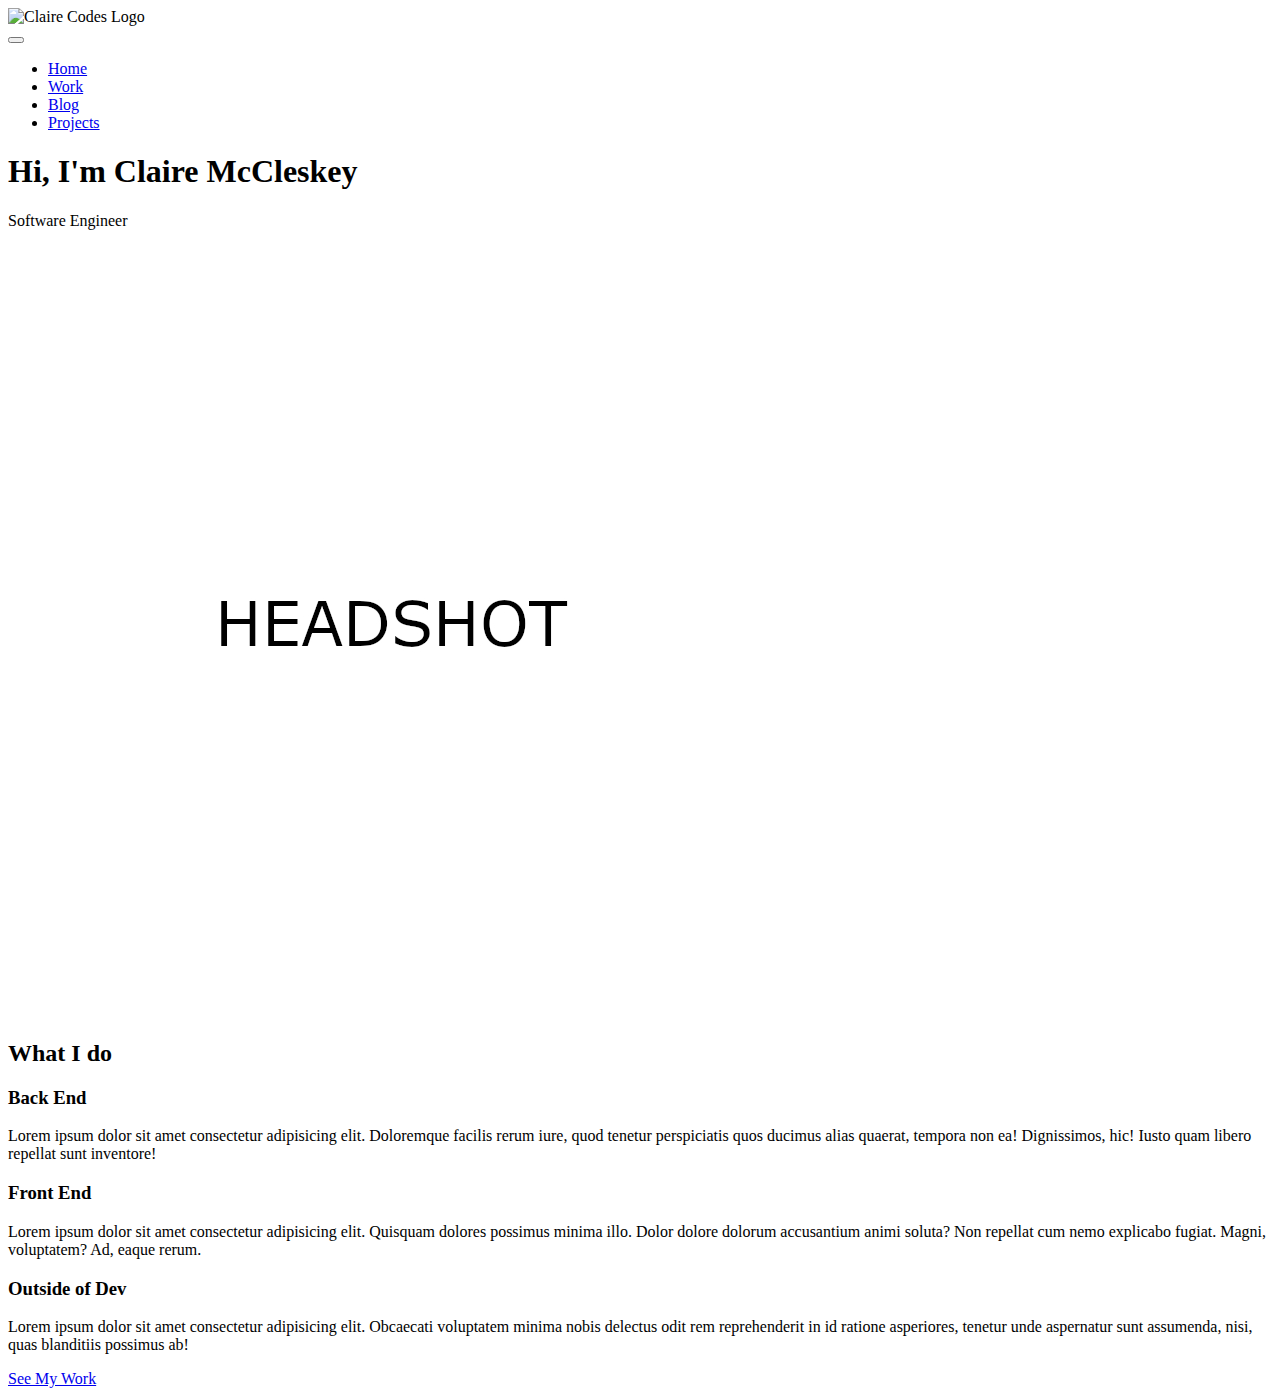
==== index.html @ 9e662fee "intro and services skeleton" ====
<!DOCTYPE html>
<html lang="en">
<head>
    <meta charset="UTF-8">
    <meta http-equiv="X-UA-Compatible" content="IE=edge">
    <meta name="viewport" content="width=device-width, initial-scale=1.0">

    <link rel="stylesheet" href="https://cdnjs.cloudflare.com/ajax/libs/normalize/7.0.0/normalize.min.css">
    <link rel="stylesheet" href="https://cdnjs.cloudflare.com/ajax/libs/font-awesome/5.11.2/css/all.css" integrity="sha256-46qynGAkLSFpVbEBog43gvNhfrOj+BmwXdxFgVK/Kvc=" crossorigin="anonymous" />  

    <title>Claire Codes</title>
</head>
<body>
    <header>
        <div class="logo">
            <img src ="img/logo.png" alt="Claire Codes Logo" />
        </div>

        <button class="nav-toggle" aria-label="toggle navigation">
            <span class="hambuger"></span>
        </button>

        <nav class="nav">
            <ul class="nav_list">
                <li class="nav_item"><a href="#home" class="nav_link">Home</a></li>
                <li class="nav_item"><a href="#services" class="nav_link">Work</a></li>
                <li class="nav_item"><a href="https://claire-codes.medium.com/" class="nav_link">Blog</a></li>
                <li class="nav_item"><a href="portfolio" class="nav_link">Projects</a></li>
            </ul>
        </nav>
    </header>

    <!--Intro Section-->

    <section class="intro" id="home">
        <h1 class="section_title section_title-intro">Hi, I'm <strong>Claire McCleskey</strong></h1>
        <p class="section_subtitle section_subtitle-intro">Software Engineer</p>
        <img src="img/headshot.jpg" alt="headshot" />
    </section>

   <!-- My services -->
   <section class="my-services" id="services">
    <h2 class="section__title section__title--services">What I do</h2>
    <div class="services">
        <div class="service">
            <h3>Back End</h3>
            <p>Lorem ipsum dolor sit amet consectetur adipisicing elit. Doloremque facilis rerum iure, quod tenetur perspiciatis quos ducimus alias quaerat, tempora non ea! Dignissimos, hic! Iusto quam libero repellat sunt inventore!</p>
        </div> <!-- end back end div -->
        
        <div class="service">
            <h3>Front End</h3>
            <p>Lorem ipsum dolor sit amet consectetur adipisicing elit. Quisquam dolores possimus minima illo. Dolor dolore dolorum accusantium animi soluta? Non repellat cum nemo explicabo fugiat. Magni, voluptatem? Ad, eaque rerum.</p>
        </div> <!-- end front end div -->
        
        <div class="service">
            <h3>Outside of Dev</h3>
            <p>Lorem ipsum dolor sit amet consectetur adipisicing elit. Obcaecati voluptatem minima nobis delectus odit rem reprehenderit in id ratione asperiores, tenetur unde aspernatur sunt assumenda, nisi, quas blanditiis possimus ab!</p>
        </div> <!-- / end outside of dev div -->
    </div> <!-- end services -->
    
    <a href="#portfolio" class="btn">See My Work</a>
</section>

</body>
</html>
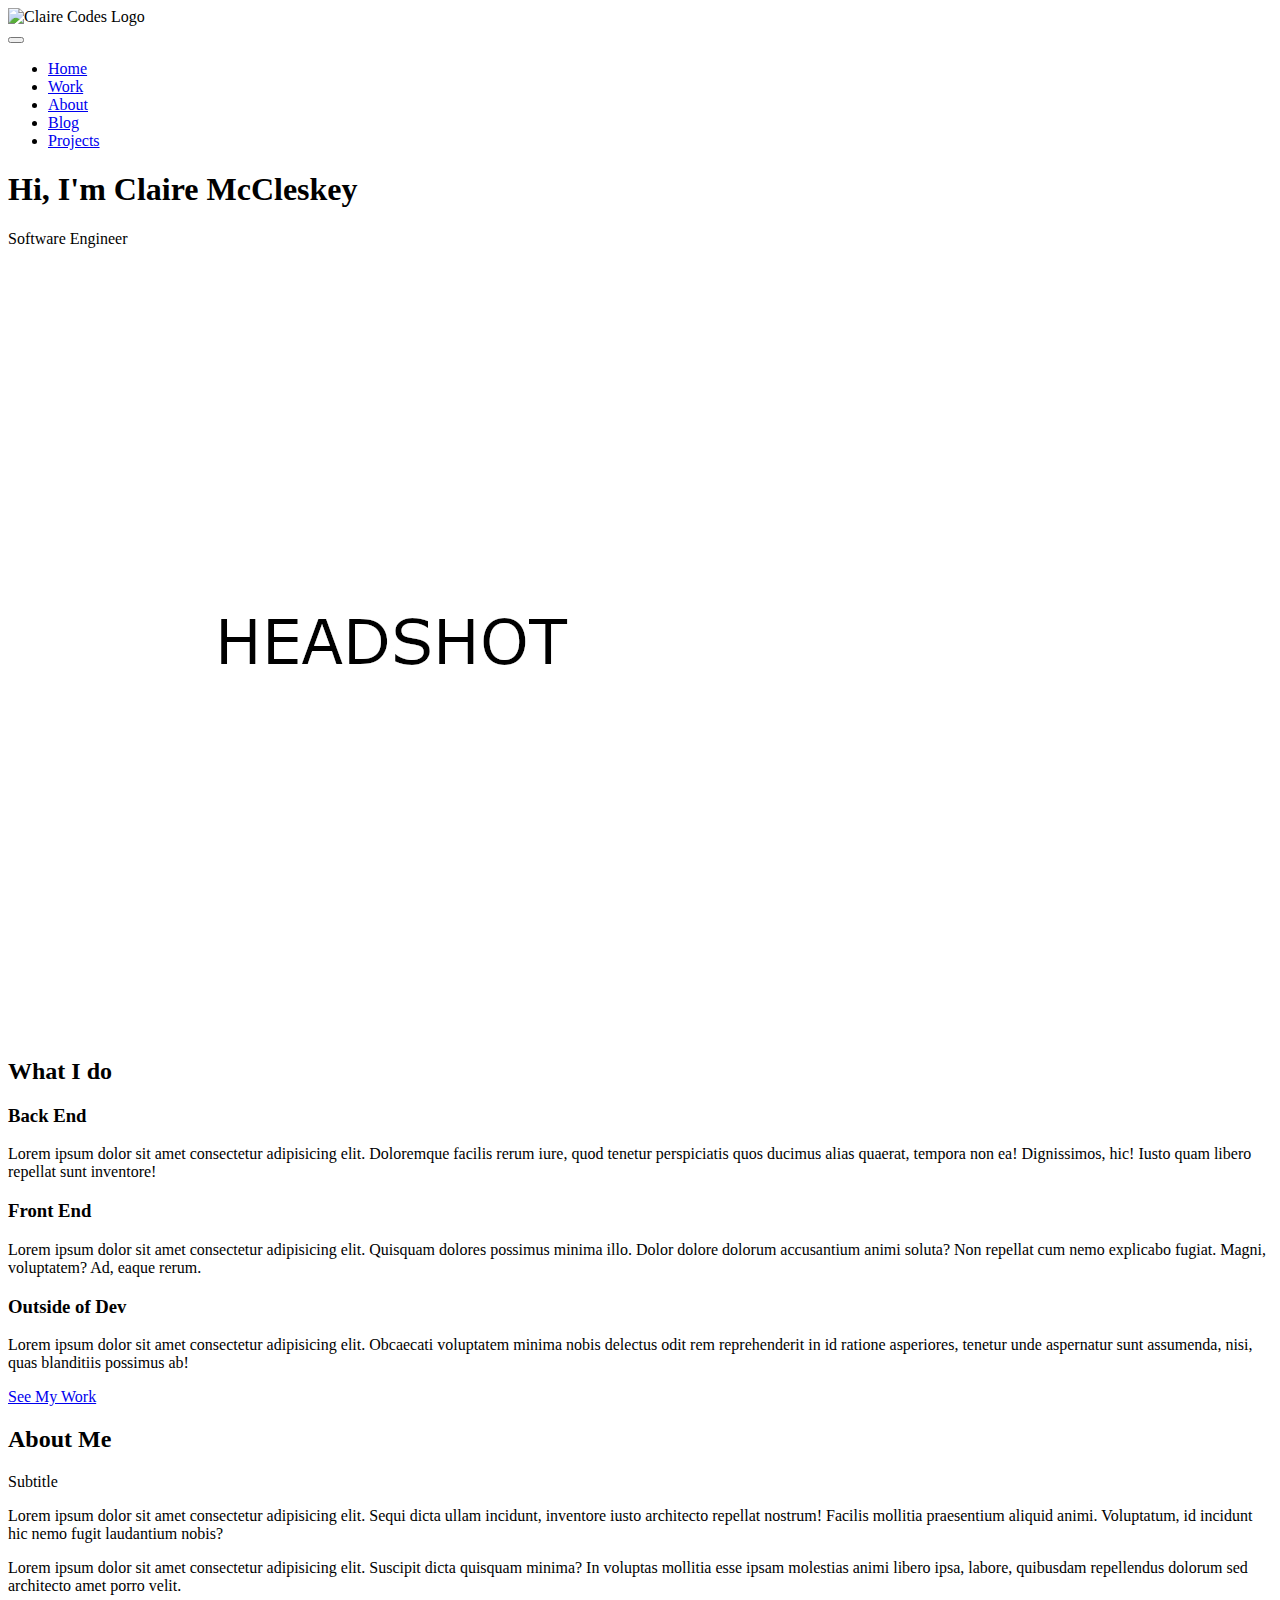
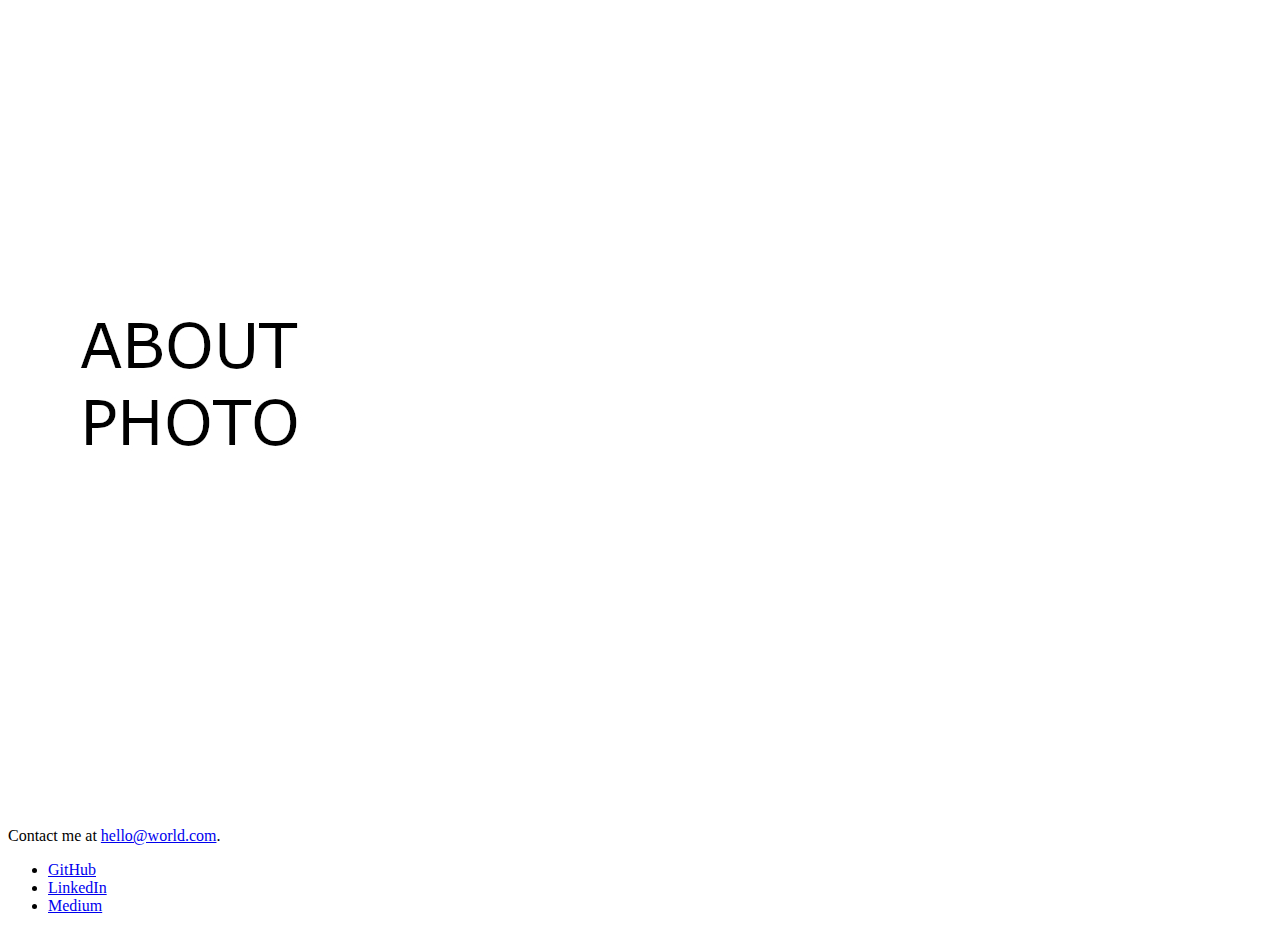
==== commit 6444e240: "about and footer skeleton" ====
--- a/index.html
+++ b/index.html
@@ -1,19 +1,22 @@
 <!DOCTYPE html>
 <html lang="en">
+
 <head>
     <meta charset="UTF-8">
     <meta http-equiv="X-UA-Compatible" content="IE=edge">
     <meta name="viewport" content="width=device-width, initial-scale=1.0">
 
     <link rel="stylesheet" href="https://cdnjs.cloudflare.com/ajax/libs/normalize/7.0.0/normalize.min.css">
-    <link rel="stylesheet" href="https://cdnjs.cloudflare.com/ajax/libs/font-awesome/5.11.2/css/all.css" integrity="sha256-46qynGAkLSFpVbEBog43gvNhfrOj+BmwXdxFgVK/Kvc=" crossorigin="anonymous" />  
+    <link rel="stylesheet" href="https://cdnjs.cloudflare.com/ajax/libs/font-awesome/5.11.2/css/all.css"
+        integrity="sha256-46qynGAkLSFpVbEBog43gvNhfrOj+BmwXdxFgVK/Kvc=" crossorigin="anonymous" />
 
     <title>Claire Codes</title>
 </head>
+
 <body>
     <header>
         <div class="logo">
-            <img src ="img/logo.png" alt="Claire Codes Logo" />
+            <img src="img/logo.png" alt="Claire Codes Logo" />
         </div>
 
         <button class="nav-toggle" aria-label="toggle navigation">
@@ -24,6 +27,7 @@
             <ul class="nav_list">
                 <li class="nav_item"><a href="#home" class="nav_link">Home</a></li>
                 <li class="nav_item"><a href="#services" class="nav_link">Work</a></li>
+                <li class="nav_item"><a href="#about" class="nav_link">About</a></li>
                 <li class="nav_item"><a href="https://claire-codes.medium.com/" class="nav_link">Blog</a></li>
                 <li class="nav_item"><a href="portfolio" class="nav_link">Projects</a></li>
             </ul>
@@ -38,28 +42,64 @@
         <img src="img/headshot.jpg" alt="headshot" />
     </section>
 
-   <!-- My services -->
-   <section class="my-services" id="services">
-    <h2 class="section__title section__title--services">What I do</h2>
-    <div class="services">
-        <div class="service">
-            <h3>Back End</h3>
-            <p>Lorem ipsum dolor sit amet consectetur adipisicing elit. Doloremque facilis rerum iure, quod tenetur perspiciatis quos ducimus alias quaerat, tempora non ea! Dignissimos, hic! Iusto quam libero repellat sunt inventore!</p>
-        </div> <!-- end back end div -->
-        
-        <div class="service">
-            <h3>Front End</h3>
-            <p>Lorem ipsum dolor sit amet consectetur adipisicing elit. Quisquam dolores possimus minima illo. Dolor dolore dolorum accusantium animi soluta? Non repellat cum nemo explicabo fugiat. Magni, voluptatem? Ad, eaque rerum.</p>
-        </div> <!-- end front end div -->
-        
-        <div class="service">
-            <h3>Outside of Dev</h3>
-            <p>Lorem ipsum dolor sit amet consectetur adipisicing elit. Obcaecati voluptatem minima nobis delectus odit rem reprehenderit in id ratione asperiores, tenetur unde aspernatur sunt assumenda, nisi, quas blanditiis possimus ab!</p>
-        </div> <!-- / end outside of dev div -->
-    </div> <!-- end services -->
+    <!-- My services -->
+    <section class="my-services" id="services">
+        <h2 class="section_title section_title-services">What I do</h2>
+        <div class="services">
+            <div class="service">
+                <h3>Back End</h3>
+                <p>Lorem ipsum dolor sit amet consectetur adipisicing elit. Doloremque facilis rerum iure, quod tenetur
+                    perspiciatis quos ducimus alias quaerat, tempora non ea! Dignissimos, hic! Iusto quam libero
+                    repellat sunt inventore!</p>
+            </div> <!-- end back end div -->
+
+            <div class="service">
+                <h3>Front End</h3>
+                <p>Lorem ipsum dolor sit amet consectetur adipisicing elit. Quisquam dolores possimus minima illo. Dolor
+                    dolore dolorum accusantium animi soluta? Non repellat cum nemo explicabo fugiat. Magni, voluptatem?
+                    Ad, eaque rerum.</p>
+            </div> <!-- end front end div -->
+
+            <div class="service">
+                <h3>Outside of Dev</h3>
+                <p>Lorem ipsum dolor sit amet consectetur adipisicing elit. Obcaecati voluptatem minima nobis delectus
+                    odit rem reprehenderit in id ratione asperiores, tenetur unde aspernatur sunt assumenda, nisi, quas
+                    blanditiis possimus ab!</p>
+            </div> <!-- / end outside of dev div -->
+        </div> <!-- end services -->
+
+        <a href="#portfolio" class="btn">See My Work</a>
+    </section>
     
-    <a href="#portfolio" class="btn">See My Work</a>
-</section>
+    <!--about-->
+    <section class="about-me" id="id">
+        <h2 class="section_title section_title-about">About Me</h2>
+        <p>Subtitle</p>
+        <div class="=about-me-body">
+            <p>Lorem ipsum dolor sit amet consectetur adipisicing elit. Sequi dicta ullam incidunt, inventore iusto architecto repellat nostrum! Facilis mollitia praesentium aliquid animi. Voluptatum, id incidunt hic nemo fugit laudantium nobis?</p>
+            <p>Lorem ipsum dolor sit amet consectetur adipisicing elit. Suscipit dicta quisquam minima? In voluptas mollitia esse ipsam molestias animi libero ipsa, labore, quibusdam repellendus dolorum sed architecto amet porro velit.</p>
+        </div>
 
-</body>
+        <img src="img/about.jpg" alt="about photo">
+    </section>
+
+    <!--Footer-->
+    <footer>
+        Contact me at <a href="mailto:hello@world.com" class="footer-link">hello@world.com</a>.
+        <ul class="social-list">
+            <li class="social-item">
+                <a class="social-link" href="#">GitHub</a>
+            </li>
+
+            <li class="social-item">
+                <a class="social-link" href="#">LinkedIn</a>
+            </li>
+
+            <li class="social-item">
+                <a class="social-link" href="#">Medium</a>
+            </li>
+        </ul>
+    </footer>
+    </body>
+
 </html>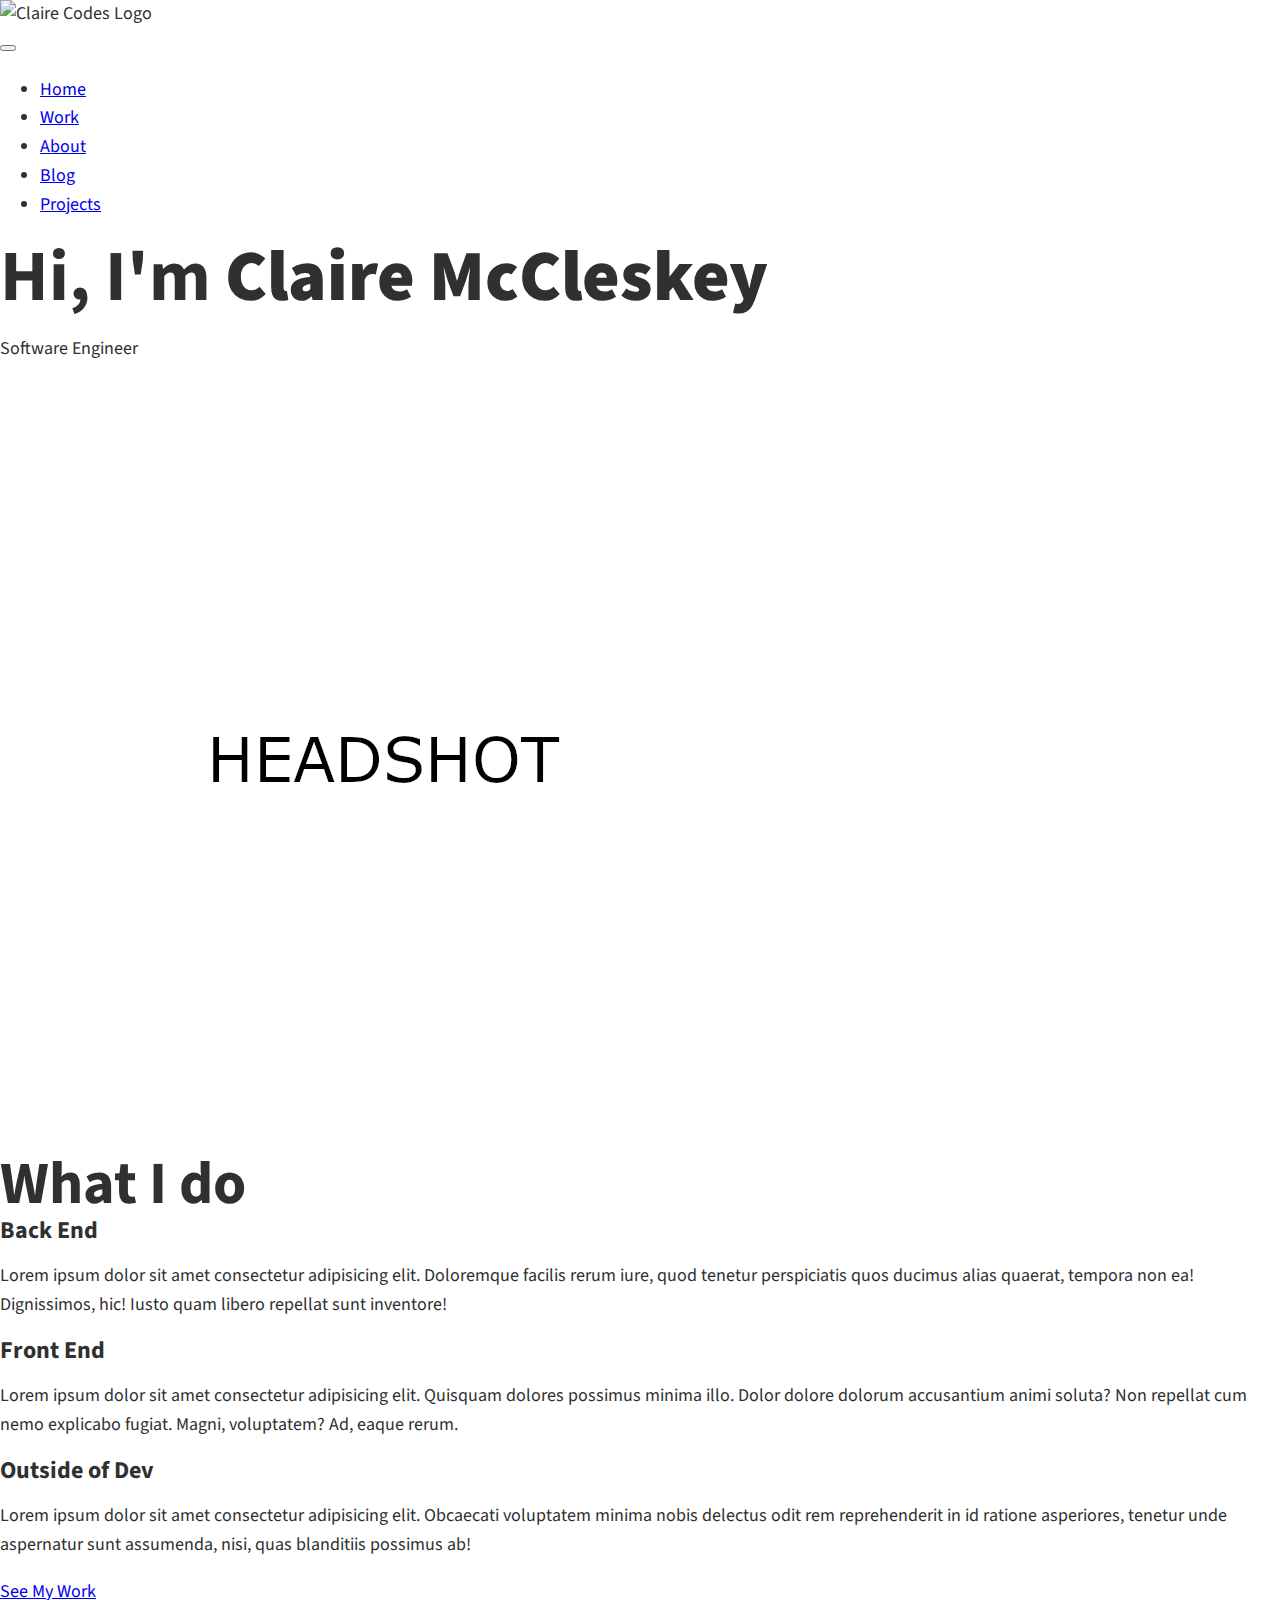
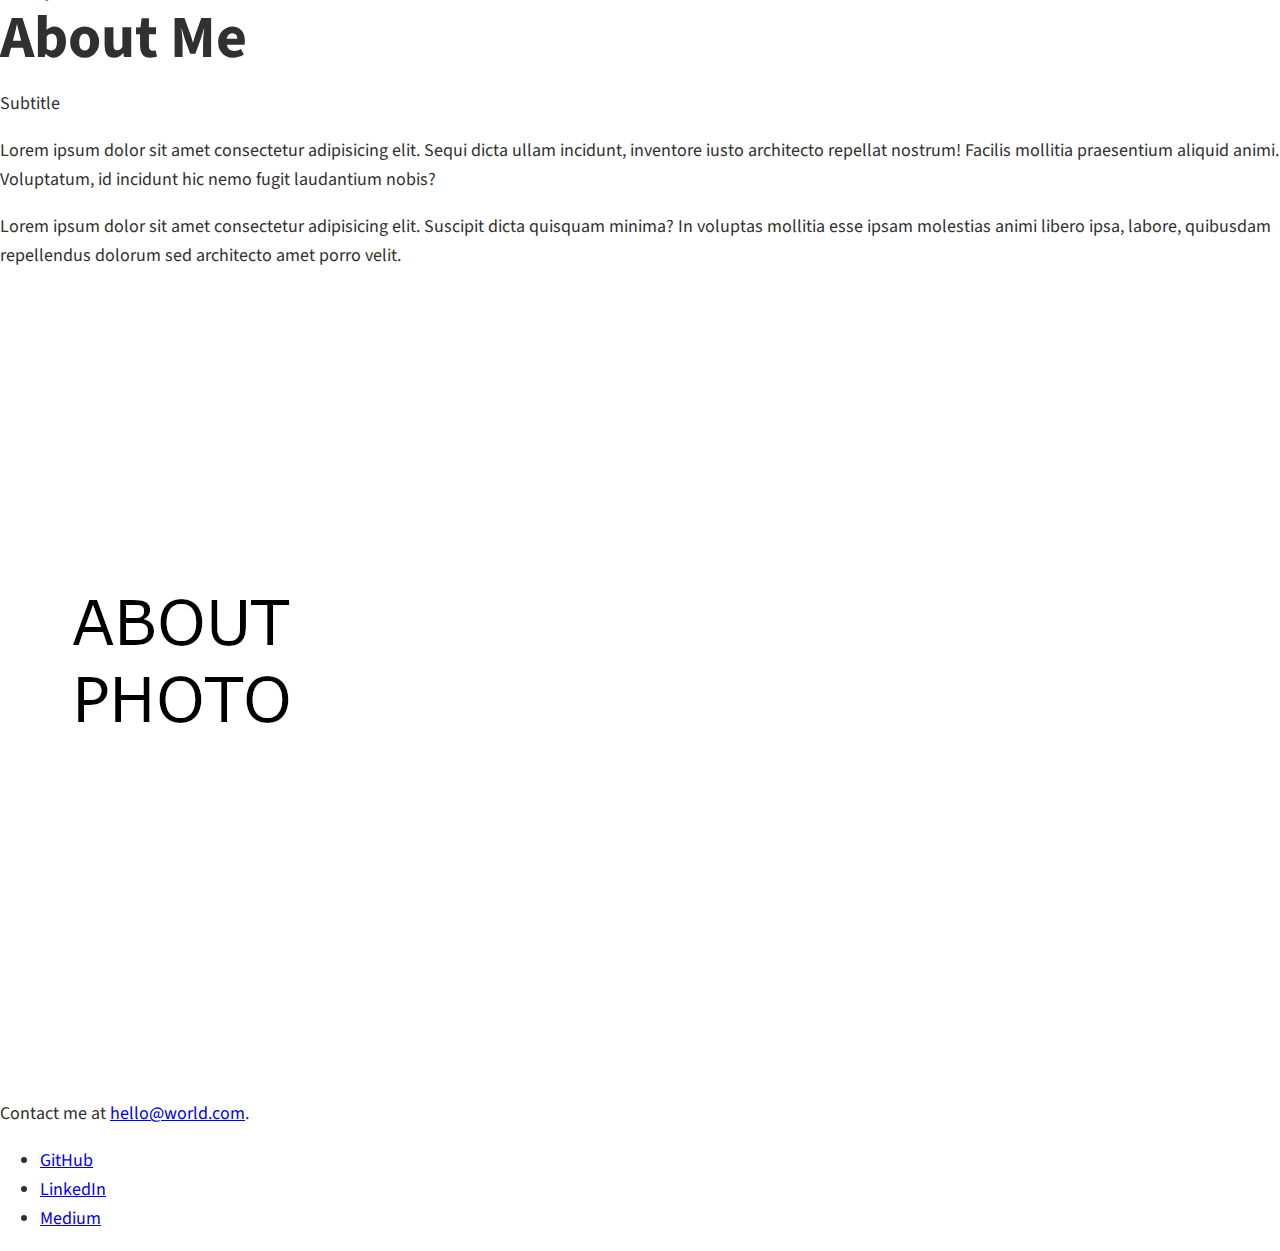
==== commit d9701214: "bare bones css" ====
--- a/index.html
+++ b/index.html
@@ -10,6 +10,8 @@
     <link rel="stylesheet" href="https://cdnjs.cloudflare.com/ajax/libs/font-awesome/5.11.2/css/all.css"
         integrity="sha256-46qynGAkLSFpVbEBog43gvNhfrOj+BmwXdxFgVK/Kvc=" crossorigin="anonymous" />
 
+    <link href="https://fonts.googleapis.com/css?family=Source+Code+Pro:400,900|Source+Sans+Pro:300,900&display=swap" rel="stylesheet">
+    <link rel="stylesheet" href="css/style.css">
     <title>Claire Codes</title>
 </head>
 
--- a/css/style.css
+++ b/css/style.css
@@ -0,0 +1,69 @@
+/* Custom Properties */
+
+*,
+*::before,
+*::after {
+    box-sizing: border-box;
+}
+
+:root {
+    --ff-primary: 'Source Sans Pro', sans-serif;
+    --ff-secondary: 'Source Code Pro', monospace;
+    
+    --fw-reg: 300;
+    --fw-bold: 900;
+    
+    --clr-light: #fff;
+    --clr-dark: #303030;
+    --clr-accent: #16e0bd;
+    
+    --fs-h1: 3rem;
+    --fs-h2: 2.25rem;
+    --fs-h3: 1.25rem;
+    --fs-body: 1rem;
+}
+
+@media (min-width: 800px) {
+    :root {
+        --fs-h1: 4.5rem;
+        --fs-h2: 3.75rem;
+        --fs-h3: 1.5rem;
+        --fs-body: 1.125rem;
+    }
+}
+
+/* General Styling */
+body {
+    background: var(--clr-light);
+    color: var(--clr-dark);
+    margin: 0;
+    font-family: var(--ff-primary);
+    font-size: var(--fs-body);
+    line-height: 1.6;
+}
+
+img {
+    display: block;
+    max-width: 100%;
+}
+
+/* Typography */
+
+h1,
+h2,
+h3 {
+    line-height: 1.1;
+    margin: 0
+}
+
+h1 {
+    font-size: var(--fs-h1);
+}
+
+h2 {
+    font-size: var(--fs-h2);
+}
+
+h3 {
+    font-size: var(--fs-h3);
+}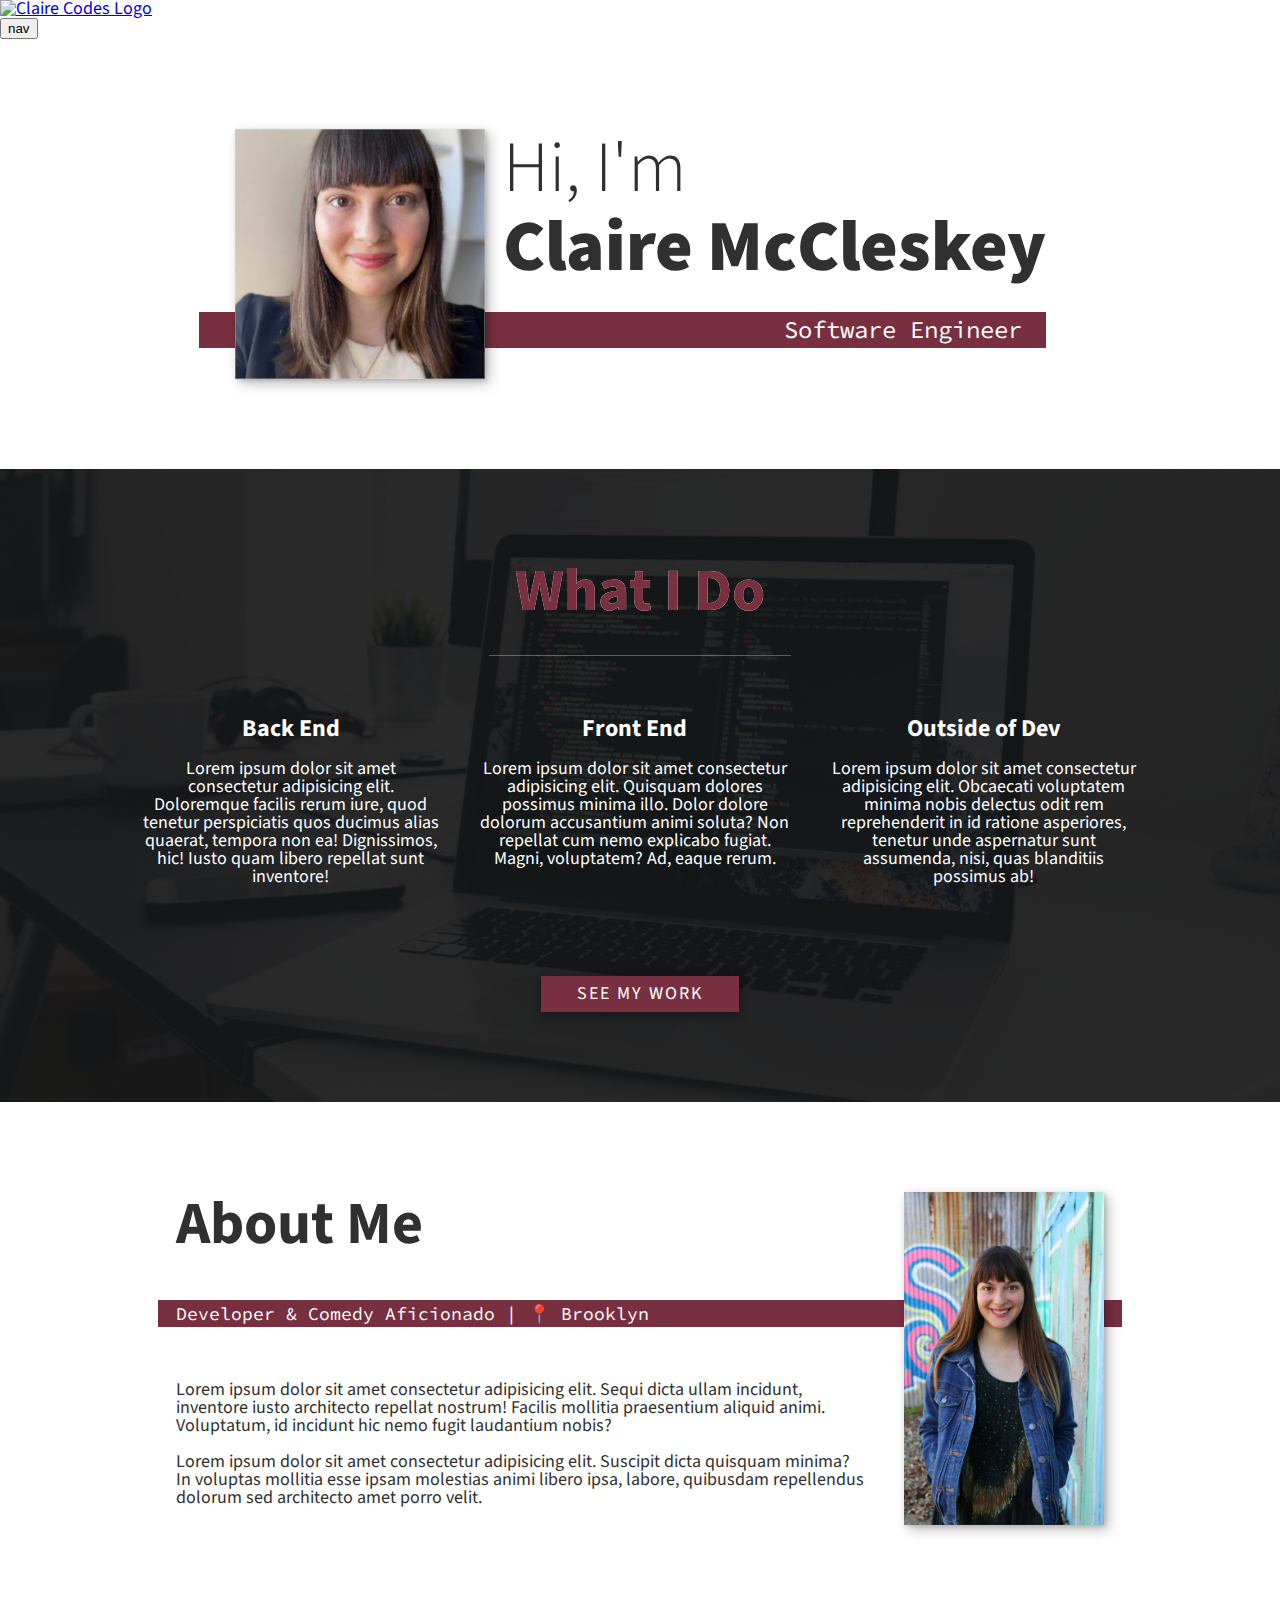
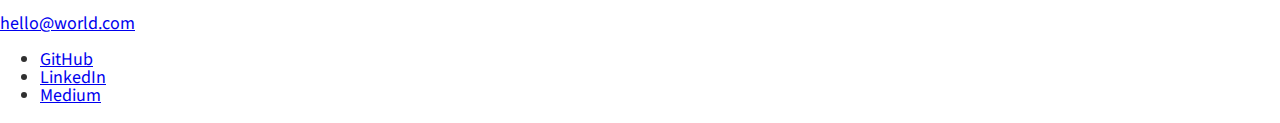
==== commit 881838b4: "portfolio initial layout" ====
--- a/index.html
+++ b/index.html
@@ -5,6 +5,9 @@
     <meta charset="UTF-8">
     <meta http-equiv="X-UA-Compatible" content="IE=edge">
     <meta name="viewport" content="width=device-width, initial-scale=1.0">
+
+    <script src="https://kit.fontawesome.com/a076d05399.js" crossorigin="anonymous"></script>
+
 
     <link rel="stylesheet" href="https://cdnjs.cloudflare.com/ajax/libs/normalize/7.0.0/normalize.min.css">
     <link rel="stylesheet" href="https://cdnjs.cloudflare.com/ajax/libs/font-awesome/5.11.2/css/all.css"
@@ -18,35 +21,35 @@
 <body>
     <header>
         <div class="logo">
-            <img src="img/logo.png" alt="Claire Codes Logo" />
+            <a href="index.html"><img src="img/logo.png" alt="Claire Codes Logo"  /></a>
         </div>
 
         <button class="nav-toggle" aria-label="toggle navigation">
-            <span class="hambuger"></span>
+            <span class="hambuger">nav</span>
         </button>
 
         <nav class="nav">
             <ul class="nav_list">
-                <li class="nav_item"><a href="#home" class="nav_link">Home</a></li>
+                <li class="nav_item"><a href="index.html" class="nav_link">Home</a></li>
                 <li class="nav_item"><a href="#services" class="nav_link">Work</a></li>
                 <li class="nav_item"><a href="#about" class="nav_link">About</a></li>
                 <li class="nav_item"><a href="https://claire-codes.medium.com/" class="nav_link">Blog</a></li>
-                <li class="nav_item"><a href="portfolio" class="nav_link">Projects</a></li>
+                <li class="nav_item"><a href="portfolio.html" class="nav_link">Projects</a></li>
             </ul>
         </nav>
     </header>
 
     <!--Intro Section-->
 
-    <section class="intro" id="home">
+    <section class="intro" id="intro">
         <h1 class="section_title section_title-intro">Hi, I'm <strong>Claire McCleskey</strong></h1>
         <p class="section_subtitle section_subtitle-intro">Software Engineer</p>
-        <img src="img/headshot.jpg" alt="headshot" />
+        <img src="img/headshot.jpg" alt="headshot" class="headshot" />
     </section>
 
     <!-- My services -->
     <section class="my-services" id="services">
-        <h2 class="section_title section_title-services">What I do</h2>
+        <h2 class="section_title section_title-services">What I Do</h2>
         <div class="services">
             <div class="service">
                 <h3>Back End</h3>
@@ -70,35 +73,35 @@
             </div> <!-- / end outside of dev div -->
         </div> <!-- end services -->
 
-        <a href="#portfolio" class="btn">See My Work</a>
+        <a href="portfolio.html" class="btn">See My Work</a>
     </section>
     
     <!--about-->
     <section class="about-me" id="id">
         <h2 class="section_title section_title-about">About Me</h2>
-        <p>Subtitle</p>
+        <p class="=section_subtitle section_subtitle-about">Developer & Comedy Aficionado | 📍 Brooklyn </p>
         <div class="=about-me-body">
             <p>Lorem ipsum dolor sit amet consectetur adipisicing elit. Sequi dicta ullam incidunt, inventore iusto architecto repellat nostrum! Facilis mollitia praesentium aliquid animi. Voluptatum, id incidunt hic nemo fugit laudantium nobis?</p>
             <p>Lorem ipsum dolor sit amet consectetur adipisicing elit. Suscipit dicta quisquam minima? In voluptas mollitia esse ipsam molestias animi libero ipsa, labore, quibusdam repellendus dolorum sed architecto amet porro velit.</p>
         </div>
 
-        <img src="img/about.jpg" alt="about photo">
+        <img src="img/about.jpg" alt="about photo" class="about-me-img">
     </section>
 
     <!--Footer-->
     <footer>
-        Contact me at <a href="mailto:hello@world.com" class="footer-link">hello@world.com</a>.
+        <a href="mailto:hello@world.com" class="footer-link"><i class='fas fa-envelope'></i> hello@world.com</a>
         <ul class="social-list">
             <li class="social-item">
-                <a class="social-link" href="#">GitHub</a>
+                <a class="social-link" href="#"><i class="fab fa-github"></i> GitHub</a>
             </li>
 
             <li class="social-item">
-                <a class="social-link" href="#">LinkedIn</a>
+                <a class="social-link" href="#"><i class="fab fa-linkedin"></i> LinkedIn</a>
             </li>
 
             <li class="social-item">
-                <a class="social-link" href="#">Medium</a>
+                <a class="social-link" href="#"><i class="fab fa-medium"></i> Medium</a>
             </li>
         </ul>
     </footer>
--- a/css/style.css
+++ b/css/style.css
@@ -12,15 +12,24 @@
     
     --fw-reg: 300;
     --fw-bold: 900;
-    
+
     --clr-light: #fff;
     --clr-dark: #303030;
-    --clr-accent: #16e0bd;
+    --clr-accent: #782F40;
+
+
+    /* --clr-light: #fff;
+    --clr-dark: #782F40;
+    --clr-accent: #CEB888; */
     
     --fs-h1: 3rem;
     --fs-h2: 2.25rem;
     --fs-h3: 1.25rem;
     --fs-body: 1rem;
+
+    --bs: 0.25em 0.25em 0.75em rgba(0,0,0,.25),
+        0.125em 0.125em 0.25em rgba(0,0,0,.15);
+
 }
 
 @media (min-width: 800px) {
@@ -39,12 +48,59 @@
     margin: 0;
     font-family: var(--ff-primary);
     font-size: var(--fs-body);
-    line-height: 1.6;
+    line-height: 1;
+}
+
+section {
+    padding: 5em 2em;
 }
 
 img {
     display: block;
     max-width: 100%;
+}
+
+strong {
+    font-weight: var(--fw-bold);
+}
+
+
+/* buttons */
+.btn {
+    display: inline-block;
+    padding: .5em 2em;
+    background: var(--clr-accent);
+    color: var(--clr-light);
+    text-decoration: none;
+    cursor: pointer;
+    text-transform: uppercase;
+    letter-spacing: 2px;
+    transition: transform 200ms ease-in-out;
+    box-shadow: 0 4px 8px 0 rgba(0,0,0,0.2), 0 3px 10px 0 rgba(0,0,0,0.19);
+}
+
+.btn:hover {
+    transform: scale(1.1);
+}
+
+.btn-port {
+    display: inline-block;
+    padding: .5em .5em;
+    background: var(--clr-accent);
+    color: var(--clr-light);
+    text-decoration: none;
+    cursor: pointer;
+    transition: transform 200ms ease-in-out;
+    border-radius: 20px;
+    box-shadow: 0 4px 8px 0 rgba(0,0,0,0.2), 0 3px 10px 0 rgba(0,0,0,0.19);
+}
+
+.btn-port:hover {
+    transform: scale(1.1);
+}
+
+.btns {
+    text-align: left;
 }
 
 /* Typography */
@@ -53,7 +109,7 @@
 h2,
 h3 {
     line-height: 1.1;
-    margin: 0
+    margin: 0;
 }
 
 h1 {
@@ -66,4 +122,221 @@
 
 h3 {
     font-size: var(--fs-h3);
-}+}
+
+.section_title {
+    margin-bottom: .25em;
+}
+
+.section_title-intro {
+    font-weight: var(--fw-reg);
+}
+
+.section_title-intro strong {
+    display: block;
+}
+
+.section_subtitle {
+    margin: 0;
+    font-size: var(--fs-h3);
+}
+
+.section_subtitle-intro {
+    background: var(--clr-accent);
+    font-family: var(--ff-secondary);
+    margin-bottom: 1em;
+    padding: .25em 1em;
+    color: var(--clr-light);
+}
+.section_subtitle-about {
+    background: var(--clr-accent);
+    font-family: var(--ff-secondary);
+    margin-bottom: 2em;
+    margin-top: 1.5em;
+    padding: .25em 1em;
+    color: var(--clr-light);
+}
+
+nav {
+    display: none
+}
+
+/* Intro Styling */
+.intro {
+    position: relative;
+}
+
+.headshot {
+    box-shadow: var(--bs);
+}
+
+.section_subtitle-intro {
+    display: inline-block;
+
+}
+
+@media (min-width: 600px) {
+    .intro {
+        display: grid;
+        width: min-content;
+        margin: 0 auto;
+        grid-column-gap: 1em;
+        grid-template-areas: 
+            "img title"
+            "img subtitle";
+        grid-template-columns: min-content max-content;
+    }
+
+    .headshot {
+        grid-area: img;
+        min-width: 250px;
+        position: relative;
+        z-index: 2;
+    }
+
+    .section_subtitle-intro {
+        align-self: start;
+        grid-column: -1 / 1;
+        grid-row: 2;
+        text-align: right;
+        position: relative;
+        left: -1.5em;
+        width: calc(100% + 1.5em);
+    }
+}
+
+/* My Services */
+.my-services {
+    background-color: var(--clr-dark);
+    background-image: url(../img/services-bg.jpg);
+    background-size: cover;
+    background-blend-mode:soft-light;
+    color: var(--clr-light);
+    text-align: center;
+}
+
+.section_title-services {
+    color: var(--clr-accent);
+    position: relative;
+    text-shadow: .3px .3px #FFF;
+
+}
+
+.section_title-services::after {
+    content: '';
+    display: block;
+    width: 25%;
+    height: 1px;
+    margin: 0.5em auto 1em;
+    background: var(--clr-light);
+    opacity: 0.3;
+}
+
+.services {
+    margin-bottom: 4em;
+}
+
+.service{
+    max-width: 500px;
+    margin: 0 auto;
+}
+
+@media (min-width: 800px) {
+    .services {
+        display: flex;
+        max-width: 1000px;
+        margin-left: auto;
+        margin-right: auto;
+    }
+
+    .service + .service {
+        margin-left: 2em;
+
+    }
+}
+
+.about-me {
+    max-width: 1000px;
+    margin: 0 auto;
+}
+
+.about-me-img {
+    box-shadow: var(--bs);
+}
+
+
+
+@media (min-width: 600px) {
+    .about-me, .por {
+        display: grid;
+        grid-template-columns: 1fr 200px;
+        grid-template-areas: 
+            "title img"
+            "subtitle img"
+            "text img";
+        grid-column-gap: 2em;
+    }
+    
+    .section_title-about {
+        grid-area: title;
+    }
+    
+    .section_subtitle-about {
+        grid-column: 1 / -1;
+        grid-row: 2;
+        position: relative;
+        left: -1em;
+        width: calc(100% + 2em);
+        padding-left: 1em;
+        padding-right: calc(200px + 4em);
+    }
+    
+    .about-me-img {
+        grid-area: img;
+        position: relative;
+        z-index: 2;
+    }
+}
+
+* {
+    box-sizing: border-box;
+  }
+  /* Float four columns side by side */
+  .column {
+    float: left;
+    width: 25%;
+    padding: 50px 50px;
+  }
+  
+  /* Remove extra left and right margins, due to padding in columns */
+  /* .row {margin: 0 -5px;} */
+  
+  /* Clear floats after the columns */
+  .row:after {
+    content: "";
+    display: table;
+    clear: both;
+  }
+  
+  /* Style the counter cards */
+  .card {
+    box-shadow: 0 4px 8px 0 rgba(0, 0, 0, 0.2); /* this adds the "card" effect */
+    padding: 16px 4.5px 16px 4.5px;
+    background-color: #f1f1f1;
+  }
+  
+  /* Responsive columns - one column layout (vertical) on small screens */
+  @media screen and (max-width: 600px) {
+    .column {
+      width: 100%;
+      display: block;
+      margin-bottom: 20px;
+    }
+  }
+
+  .portfolio-title {
+      text-align: center;
+      color: var(--clr-accent);
+  }
+
+    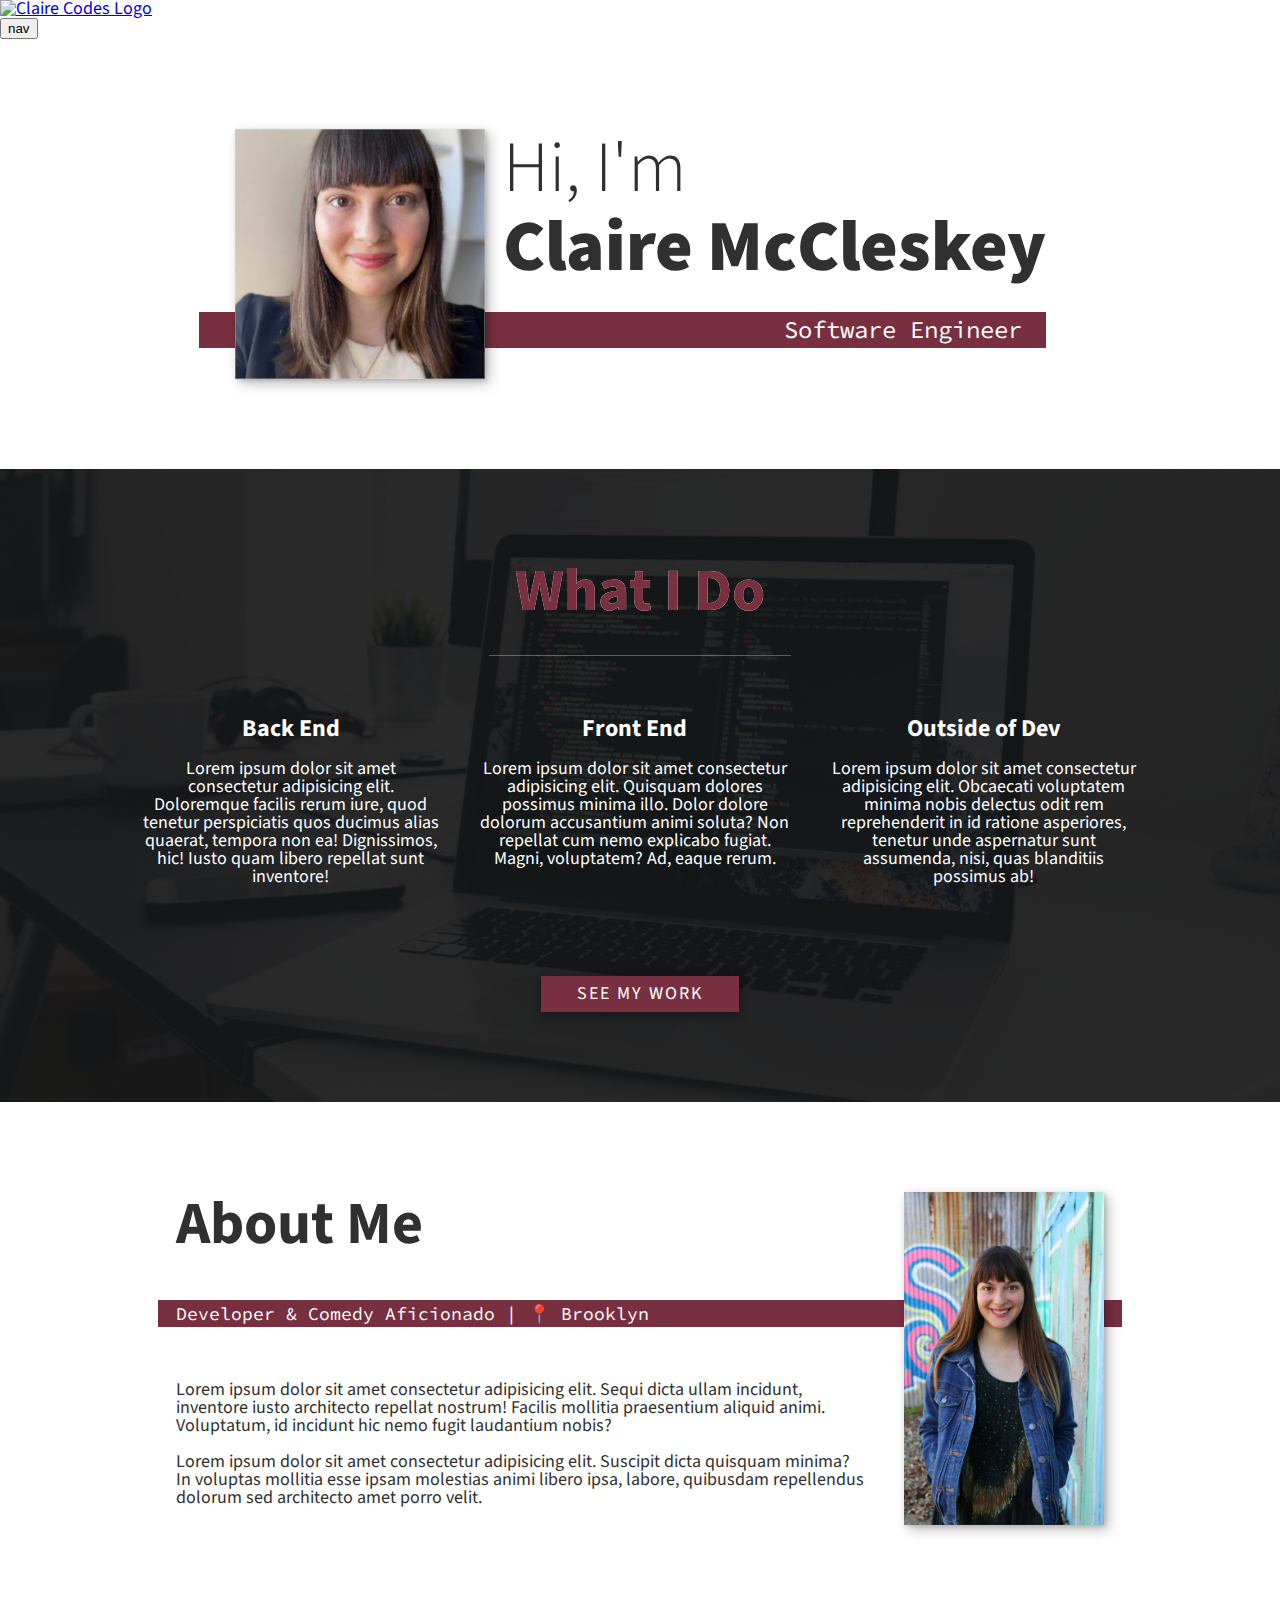
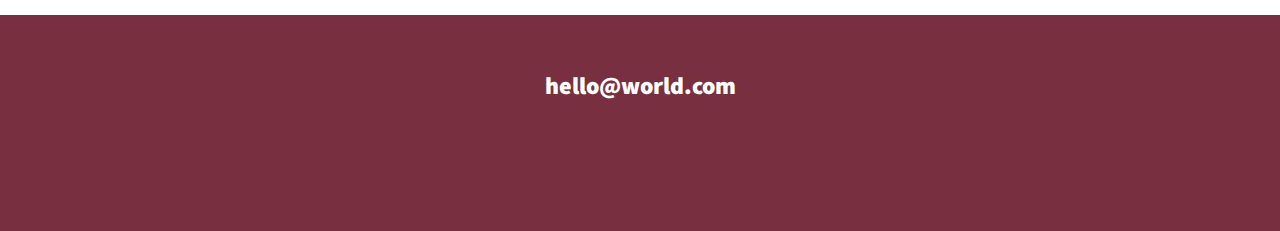
==== commit 7919db92: "footer styling" ====
--- a/index.html
+++ b/index.html
@@ -89,19 +89,19 @@
     </section>
 
     <!--Footer-->
-    <footer>
+    <footer class="footer">
         <a href="mailto:hello@world.com" class="footer-link"><i class='fas fa-envelope'></i> hello@world.com</a>
         <ul class="social-list">
             <li class="social-item">
-                <a class="social-link" href="#"><i class="fab fa-github"></i> GitHub</a>
+                <a class="social-link" href="#"><i class="fab fa-github"></i></a>
             </li>
 
             <li class="social-item">
-                <a class="social-link" href="#"><i class="fab fa-linkedin"></i> LinkedIn</a>
+                <a class="social-link" href="#"><i class="fab fa-linkedin"></i></a>
             </li>
 
             <li class="social-item">
-                <a class="social-link" href="#"><i class="fab fa-medium"></i> Medium</a>
+                <a class="social-link" href="#"><i class="fab fa-medium"></i></a>
             </li>
         </ul>
     </footer>
--- a/css/style.css
+++ b/css/style.css
@@ -339,4 +339,42 @@
       color: var(--clr-accent);
   }
 
-    +
+  /* Footer */
+
+  .footer {
+      background: var(--clr-accent);
+      color: var(--clr-light);
+      text-align: center;
+      padding: 2.5em 0;
+      font-size: var(--fs-h3);
+  }
+  .footer a {
+      color: inherit;
+      text-decoration: none;
+  }
+
+  .footer-link {
+      font-weight: var(--fw-bold);
+  }
+
+  .footer-link:hover,
+  .social-link:hover {
+      opacity: .5;
+  }
+
+  .social-list {
+      list-style: none;
+      display: flex;
+      justify-content: center;
+      margin: 2em 0 0;
+      padding: 0;
+  }
+
+  .social-item {
+      margin: 0 .5em;
+  }
+
+  .social-link {
+      padding: .5em;
+  }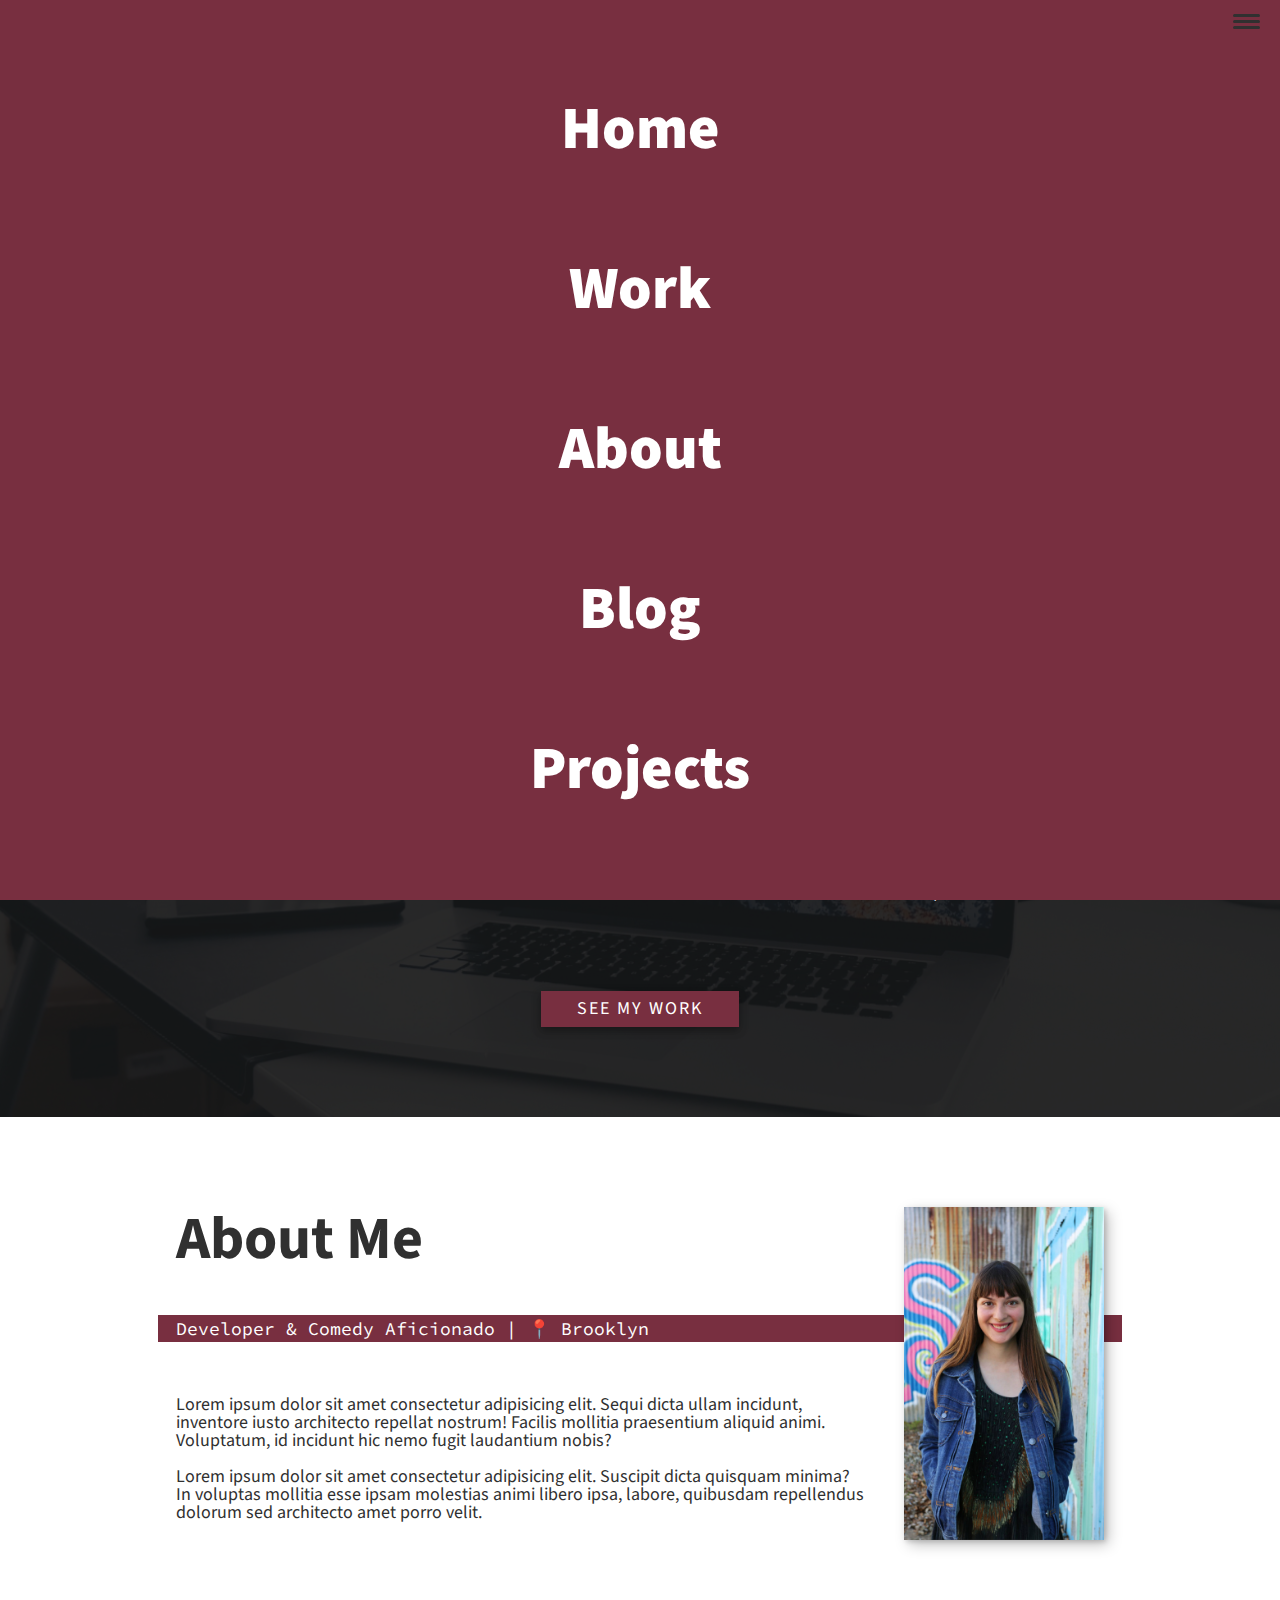
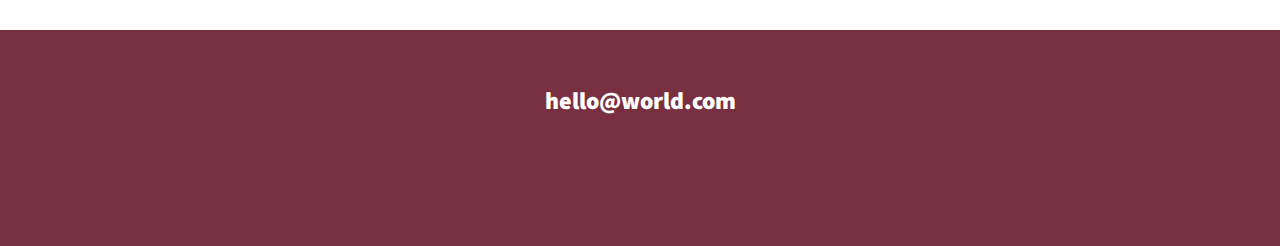
==== commit 1b8c1bb9: "hamburger menu" ====
--- a/index.html
+++ b/index.html
@@ -25,7 +25,7 @@
         </div>
 
         <button class="nav-toggle" aria-label="toggle navigation">
-            <span class="hambuger">nav</span>
+            <span class="hamburger"></span>
         </button>
 
         <nav class="nav">
--- a/css/style.css
+++ b/css/style.css
@@ -124,6 +124,64 @@
     font-size: var(--fs-h3);
 }
 
+/* logo */
+.logo {
+    max-width: 250px;
+}
+
+header {
+    display: flex;
+    justify-content: space-between;
+    padding: 1em;
+}
+
+.nav {
+    position: fixed;
+    color: var(--clr-light);
+    background: var(--clr-accent);
+    top: 0;
+    bottom: 0;
+    left: 0;
+    right: 0;
+    z-index: 100;
+
+    transform: translateX(0%);
+    transition: transform 250ms cubic-bezier(.5, 0, .5, 1)
+}
+
+.nav_list {
+    display: flex;
+    list-style: none;
+    height: 100%;
+    flex-direction: column;
+    justify-content: space-evenly;
+    align-items: center;
+    margin: 0;
+    padding: 0;
+}
+
+.nav_link {
+    color: inherit;
+    font-weight: var(--fw-bold);
+    font-size: var(--fs-h2);
+    text-decoration: none;
+}
+
+.nav_link:hover {
+    text-shadow: 5px 5px #000;
+}
+
+.nav-toggle {
+    padding: .5em;
+    background: transparent;
+    border: 0;
+    cursor: pointer;
+    position: absolute;
+    right: 1em;
+    top: 1em;
+    z-index: 1000;
+}
+
 .section_title {
     margin-bottom: .25em;
 }
@@ -155,10 +213,6 @@
     margin-top: 1.5em;
     padding: .25em 1em;
     color: var(--clr-light);
-}
-
-nav {
-    display: none
 }
 
 /* Intro Styling */
@@ -377,4 +431,36 @@
 
   .social-link {
       padding: .5em;
-  }+  }
+
+  .hamburger {
+    display: block;
+    position: relative;
+}
+
+.hamburger::before,
+.hamburger::after {
+    content: '';
+    position: absolute;
+    left: 0;
+    right: 0;
+    background: var(--clr-dark);
+}
+
+.hamburger,
+.hamburger::before,
+.hamburger::after {
+    background: var(--clr-dark);
+    width: 2em;
+    height: 3px;
+    border-radius: 1em;
+    transition: transform 250ms ease-in-out;
+}
+
+.hamburger::before {
+    top: 6px;
+}
+
+.hamburger::after {
+    bottom: 6px;
+}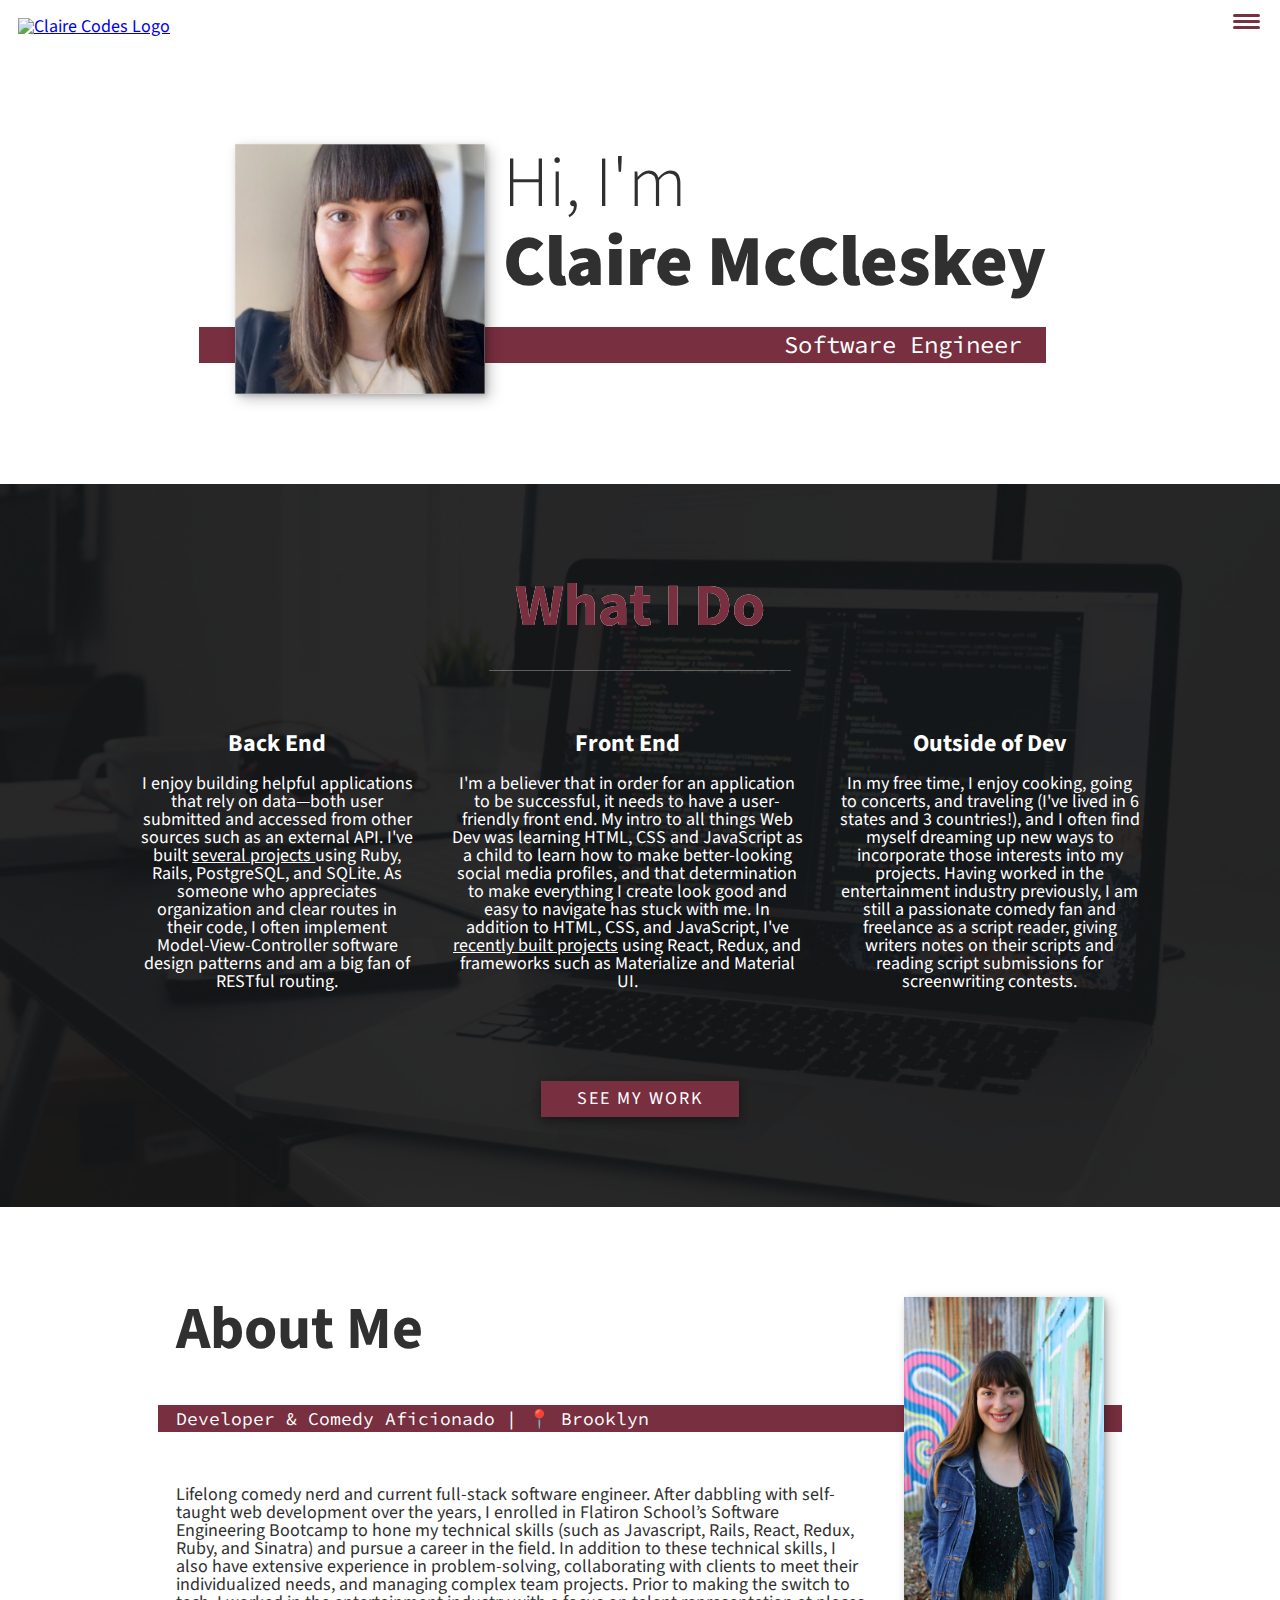
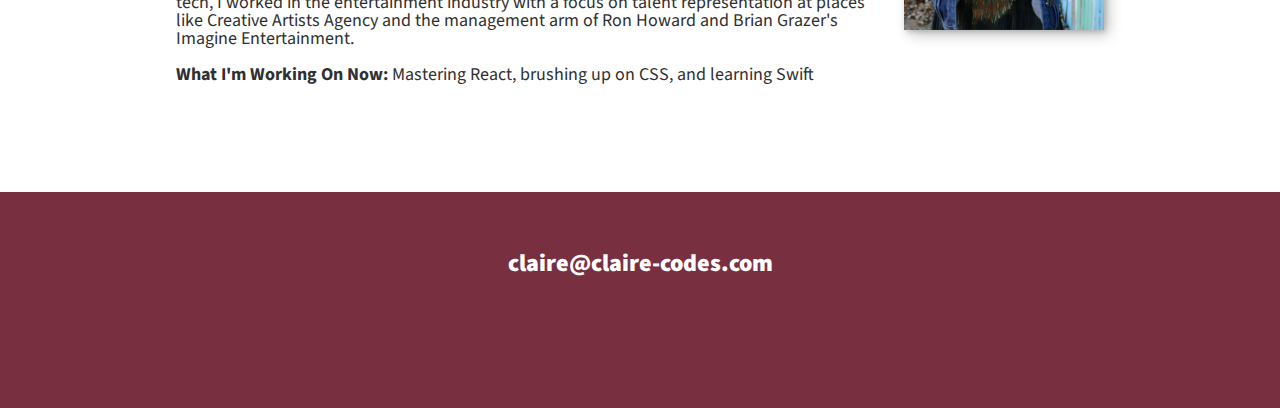
==== commit 740c2404: "home page content" ====
--- a/index.html
+++ b/index.html
@@ -13,7 +13,7 @@
     <link rel="stylesheet" href="https://cdnjs.cloudflare.com/ajax/libs/font-awesome/5.11.2/css/all.css"
         integrity="sha256-46qynGAkLSFpVbEBog43gvNhfrOj+BmwXdxFgVK/Kvc=" crossorigin="anonymous" />
 
-    <link href="https://fonts.googleapis.com/css?family=Source+Code+Pro:400,900|Source+Sans+Pro:300,900&display=swap" rel="stylesheet">
+    <link href="https://fonts.googleapis.com/css?family=Source+Code+Pro:400,900|Source+Sans+Pro:300,400,500,600,900&display=swap" rel="stylesheet">
     <link rel="stylesheet" href="css/style.css">
     <title>Claire Codes</title>
 </head>
@@ -53,23 +53,17 @@
         <div class="services">
             <div class="service">
                 <h3>Back End</h3>
-                <p>Lorem ipsum dolor sit amet consectetur adipisicing elit. Doloremque facilis rerum iure, quod tenetur
-                    perspiciatis quos ducimus alias quaerat, tempora non ea! Dignissimos, hic! Iusto quam libero
-                    repellat sunt inventore!</p>
+                <p>I enjoy building helpful applications that rely on data—both user submitted and accessed from other sources such as an external API. I've built <a href="portfolio.html" style="color: white; text-decoration: underline;">several projects </a>using Ruby, Rails, PostgreSQL, and SQLite. As someone who appreciates organization and clear routes in their code, I often implement Model-View-Controller software design patterns and am a big fan of RESTful routing.</p>
             </div> <!-- end back end div -->
 
             <div class="service">
                 <h3>Front End</h3>
-                <p>Lorem ipsum dolor sit amet consectetur adipisicing elit. Quisquam dolores possimus minima illo. Dolor
-                    dolore dolorum accusantium animi soluta? Non repellat cum nemo explicabo fugiat. Magni, voluptatem?
-                    Ad, eaque rerum.</p>
+                <p>I'm a believer that in order for an application to be successful, it needs to have a user-friendly front end. My intro to all things Web Dev was learning HTML, CSS and JavaScript as a child to learn how to make better-looking social media profiles, and that determination to make everything I create look good and easy to navigate has stuck with me. In addition to HTML, CSS, and JavaScript, I've <a href="portfolio.html" style="color: white; text-decoration: underline;">recently built projects</a> using React, Redux, and frameworks such as Materialize and Material UI.</p>
             </div> <!-- end front end div -->
 
             <div class="service">
                 <h3>Outside of Dev</h3>
-                <p>Lorem ipsum dolor sit amet consectetur adipisicing elit. Obcaecati voluptatem minima nobis delectus
-                    odit rem reprehenderit in id ratione asperiores, tenetur unde aspernatur sunt assumenda, nisi, quas
-                    blanditiis possimus ab!</p>
+                <p>In my free time, I enjoy cooking, going to concerts, and traveling (I've lived in 6 states and 3 countries!), and I often find myself dreaming up new ways to incorporate those interests into my projects. Having worked in the entertainment industry previously, I am still a passionate comedy fan and freelance as a script reader, giving writers notes on their scripts and reading script submissions for screenwriting contests. </p>
             </div> <!-- / end outside of dev div -->
         </div> <!-- end services -->
 
@@ -77,12 +71,12 @@
     </section>
     
     <!--about-->
-    <section class="about-me" id="id">
+    <section class="about-me" id="about">
         <h2 class="section_title section_title-about">About Me</h2>
         <p class="=section_subtitle section_subtitle-about">Developer & Comedy Aficionado | 📍 Brooklyn </p>
         <div class="=about-me-body">
-            <p>Lorem ipsum dolor sit amet consectetur adipisicing elit. Sequi dicta ullam incidunt, inventore iusto architecto repellat nostrum! Facilis mollitia praesentium aliquid animi. Voluptatum, id incidunt hic nemo fugit laudantium nobis?</p>
-            <p>Lorem ipsum dolor sit amet consectetur adipisicing elit. Suscipit dicta quisquam minima? In voluptas mollitia esse ipsam molestias animi libero ipsa, labore, quibusdam repellendus dolorum sed architecto amet porro velit.</p>
+            <p>Lifelong comedy nerd and current full-stack software engineer. After dabbling with self-taught web development over the years, I enrolled in Flatiron School’s Software Engineering Bootcamp to hone my technical skills (such as Javascript, Rails, React, Redux, Ruby, and Sinatra) and pursue a career in the field. In addition to these technical skills, I also have extensive experience in problem-solving, collaborating with clients to meet their individualized needs, and managing complex team projects. Prior to making the switch to tech, I worked in the entertainment industry with a focus on talent representation at places like Creative Artists Agency and the management arm of Ron Howard and Brian Grazer's Imagine Entertainment. </p>
+            <p><b>What I'm Working On Now:</b> Mastering React, brushing up on CSS, and learning Swift</p>
         </div>
 
         <img src="img/about.jpg" alt="about photo" class="about-me-img">
@@ -90,21 +84,23 @@
 
     <!--Footer-->
     <footer class="footer">
-        <a href="mailto:hello@world.com" class="footer-link"><i class='fas fa-envelope'></i> hello@world.com</a>
+        <a href="mailto:claire@claire-codes.com" class="footer-link"><i class='fas fa-envelope'></i> claire@claire-codes.com</a>
         <ul class="social-list">
             <li class="social-item">
-                <a class="social-link" href="#"><i class="fab fa-github"></i></a>
+                <a class="social-link" href="https://github.com/mccleskeyc"><i class="fab fa-github"></i></a>
             </li>
 
             <li class="social-item">
-                <a class="social-link" href="#"><i class="fab fa-linkedin"></i></a>
+                <a class="social-link" href="https://www.linkedin.com/in/clairemccleskey/"><i class="fab fa-linkedin"></i></a>
             </li>
 
             <li class="social-item">
-                <a class="social-link" href="#"><i class="fab fa-medium"></i></a>
+                <a class="social-link" href="https://claire-codes.medium.com/"><i class="fab fa-medium"></i></a>
             </li>
         </ul>
     </footer>
+
+    <script src="js/index.js"></script>
     </body>
 
 </html>--- a/css/style.css
+++ b/css/style.css
@@ -42,6 +42,7 @@
 }
 
 /* General Styling */
+
 body {
     background: var(--clr-light);
     color: var(--clr-dark);
@@ -145,7 +146,7 @@
     right: 0;
     z-index: 100;
 
-    transform: translateX(0%);
+    transform: translateX(100%);
     transition: transform 250ms cubic-bezier(.5, 0, .5, 1)
 }
 
@@ -180,6 +181,28 @@
     right: 1em;
     top: 1em;
     z-index: 1000;
+}
+
+.nav-open .nav {
+    transform: translateX(0);
+}
+
+.nav-open .nav-toggle {
+    position: fixed;
+}
+
+.nav-open .hamburger {
+    transform: rotate(.625turn);
+    background: var(--clr-light);
+}
+
+.nav-open .hamburger::before {
+    transform: rotate(90deg) translateX(-6px);
+    background: var(--clr-light);
+}
+
+.nav-open .hamburger::after {
+    opacity: 0;
 }
 
 .section_title {
@@ -450,7 +473,7 @@
 .hamburger,
 .hamburger::before,
 .hamburger::after {
-    background: var(--clr-dark);
+    background: var(--clr-accent);
     width: 2em;
     height: 3px;
     border-radius: 1em;
@@ -463,4 +486,11 @@
 
 .hamburger::after {
     bottom: 6px;
-}+}
+
+/* portfolio items */
+.portfolio-item {
+    padding: 0 2em 2em;
+    max-width: 1000px;
+    margin: 0 auto;
+}
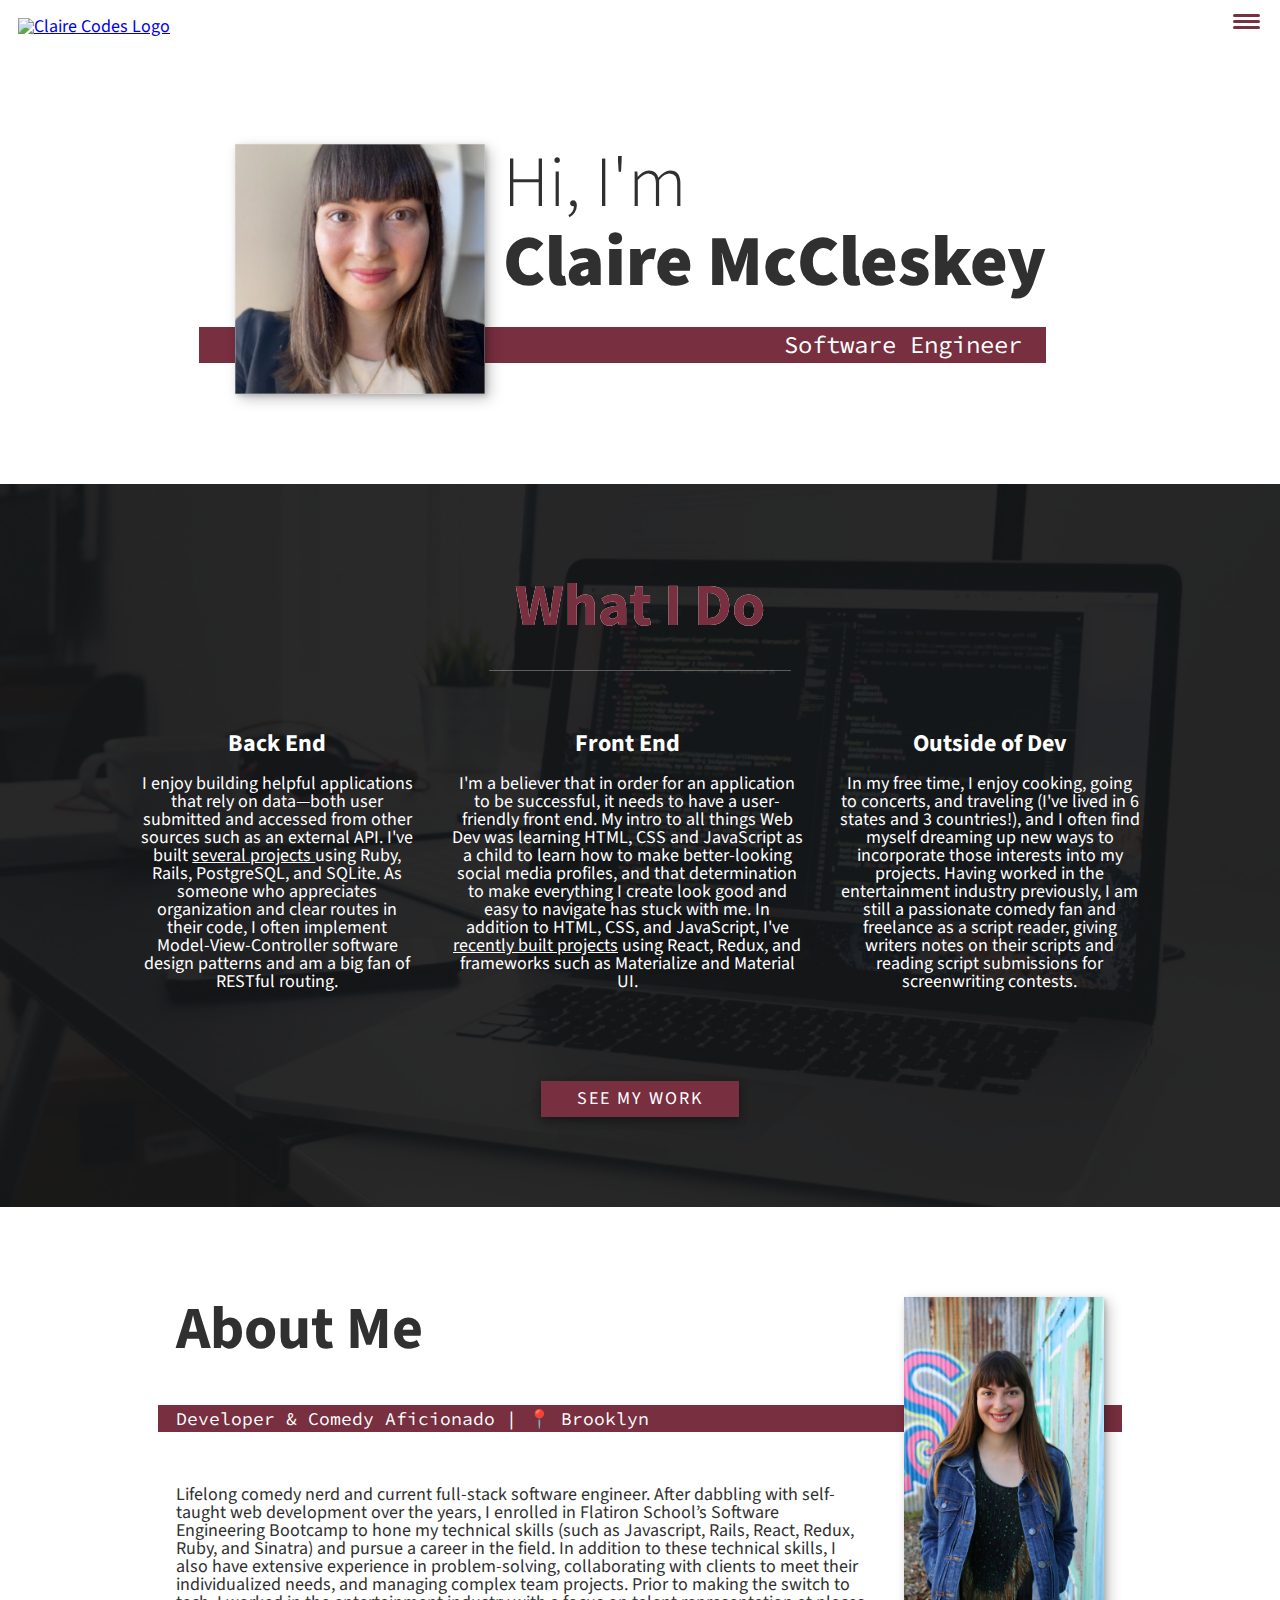
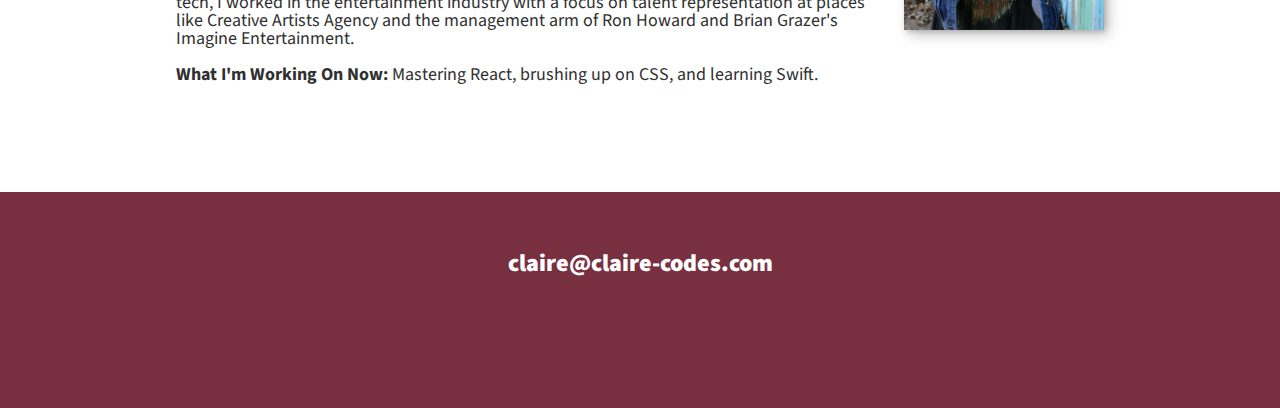
==== commit aad3e849: "fixed typo" ====
--- a/index.html
+++ b/index.html
@@ -76,7 +76,7 @@
         <p class="=section_subtitle section_subtitle-about">Developer & Comedy Aficionado | 📍 Brooklyn </p>
         <div class="=about-me-body">
             <p>Lifelong comedy nerd and current full-stack software engineer. After dabbling with self-taught web development over the years, I enrolled in Flatiron School’s Software Engineering Bootcamp to hone my technical skills (such as Javascript, Rails, React, Redux, Ruby, and Sinatra) and pursue a career in the field. In addition to these technical skills, I also have extensive experience in problem-solving, collaborating with clients to meet their individualized needs, and managing complex team projects. Prior to making the switch to tech, I worked in the entertainment industry with a focus on talent representation at places like Creative Artists Agency and the management arm of Ron Howard and Brian Grazer's Imagine Entertainment. </p>
-            <p><b>What I'm Working On Now:</b> Mastering React, brushing up on CSS, and learning Swift</p>
+            <p><b>What I'm Working On Now:</b> Mastering React, brushing up on CSS, and learning Swift.</p>
         </div>
 
         <img src="img/about.jpg" alt="about photo" class="about-me-img">
